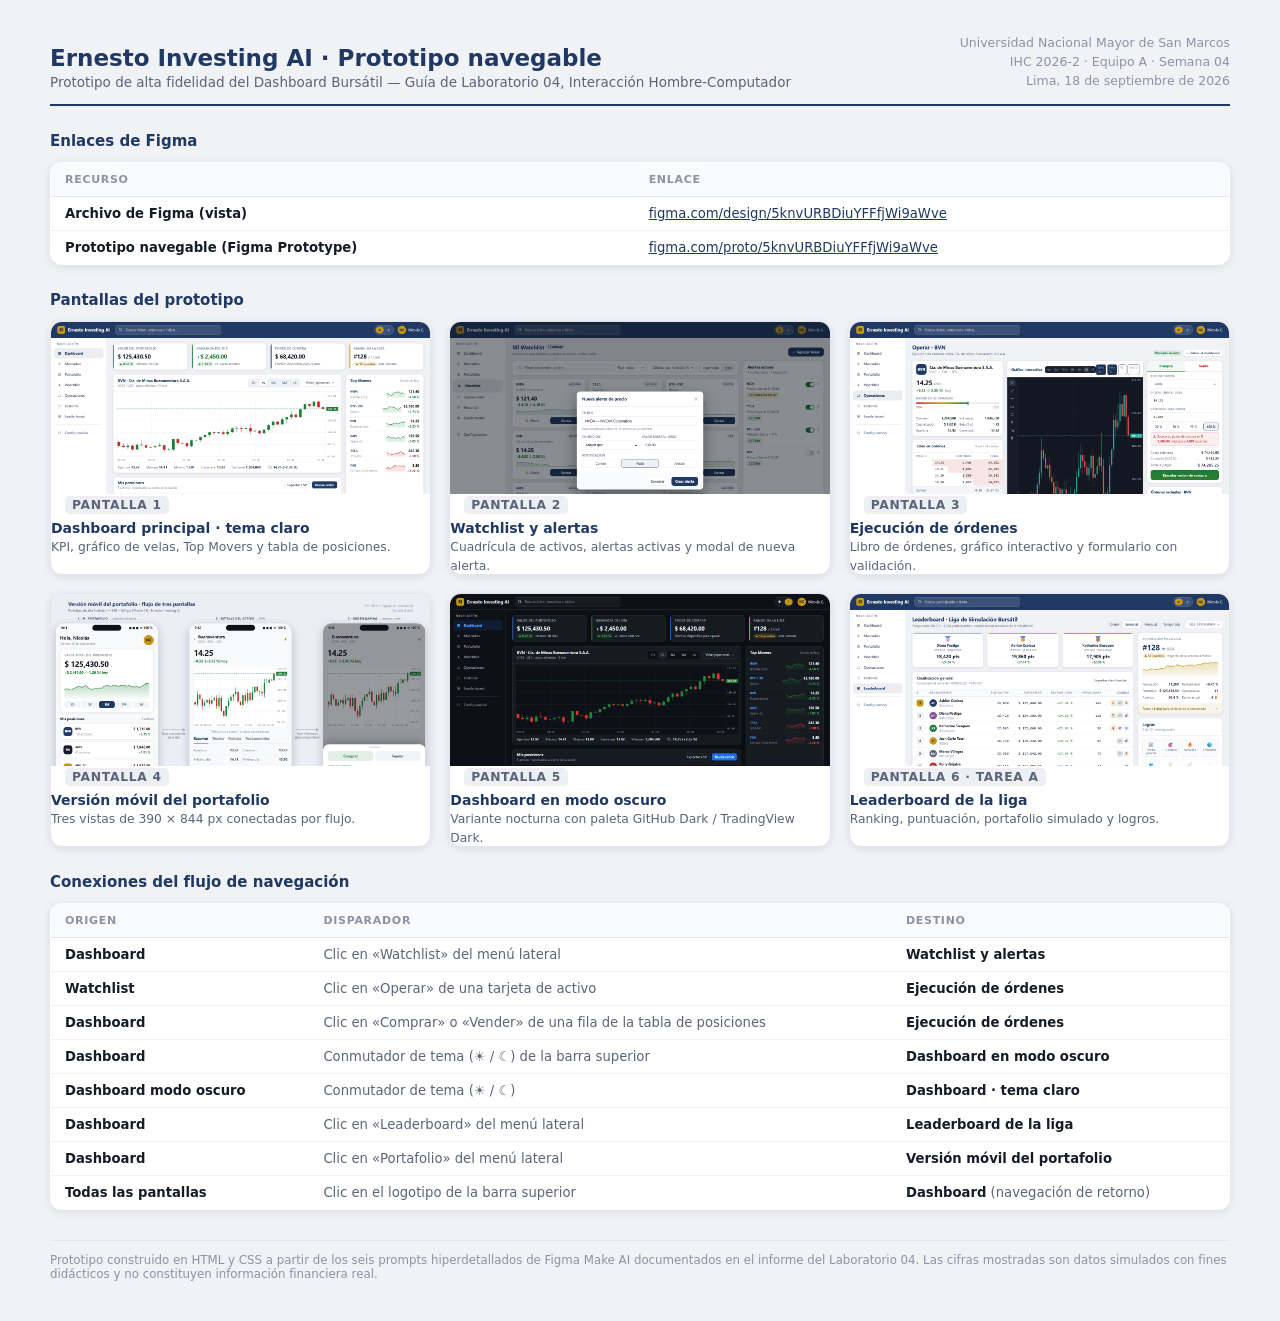
==== entregables/05_prototipo_navegable/index.html @ 60665267 "Laboratorio 04 IHC 2026-2: prototipado de interfaces (Equipo A) Entrega completa del trabajo grupal " ====
<!DOCTYPE html>
<html lang="es">
<head>
<meta charset="utf-8">
<title>Ernesto Investing AI — Prototipo navegable</title>
<style>
  :root{--azul:#1F3864;--dorado:#C5961A;--fondo:#F0F2F6;--borde:#E2E6EE;--t2:#5B6478;--t3:#8A93A6}
  *{box-sizing:border-box;margin:0;padding:0}
  body{background:var(--fondo);font-family:Inter,"Segoe UI",system-ui,sans-serif;color:#161C27;
    min-height:100vh;padding:34px 40px 40px}
  header{max-width:1180px;margin:0 auto 26px;border-bottom:2px solid var(--azul);padding-bottom:14px;
    display:flex;align-items:flex-end;justify-content:space-between}
  header h1{font-size:23px;color:var(--azul)}
  header p{font-size:13.5px;color:var(--t2);margin-top:3px}
  header .meta{font-size:12.5px;color:var(--t3);text-align:right;line-height:1.5}
  .wrap{max-width:1180px;margin:0 auto}
  h2{font-size:15px;color:var(--azul);margin:26px 0 12px}
  .rej{display:grid;grid-template-columns:repeat(3,1fr);gap:18px}
  .p{background:#fff;border:1px solid var(--borde);border-radius:12px;overflow:hidden;
    box-shadow:0 2px 10px rgba(0,0,0,.09);transition:.18s;display:block;color:inherit;text-decoration:none}
  .p:hover{transform:translateY(-3px);box-shadow:0 10px 24px rgba(0,0,0,.14);border-color:#C7D0E0}
  .p .mini{height:172px;background:#0D1117;overflow:hidden;display:block}
  .p .mini img{width:100%;display:block}
  .p .tx{padding:12px 14px}
  .p .tx b{display:block;font-size:14px;color:var(--azul)}
  .p .tx span{font-size:12.3px;color:var(--t2)}
  .p .n{display:inline-block;font-size:10.5px;font-weight:700;letter-spacing:.7px;text-transform:uppercase;
    background:rgba(31,56,100,.08);color:var(--azul);padding:2px 7px;border-radius:5px;margin-bottom:6px}
  table{width:100%;border-collapse:collapse;background:#fff;border:1px solid var(--borde);
    border-radius:12px;overflow:hidden;box-shadow:0 2px 10px rgba(0,0,0,.09)}
  th{background:#FAFBFD;font-size:11px;text-transform:uppercase;letter-spacing:.7px;color:var(--t3);
    text-align:left;padding:10px 14px;border-bottom:1px solid var(--borde)}
  td{padding:9px 14px;border-bottom:1px solid #F1F3F8;font-size:13.2px;color:var(--t2)}
  tr:last-child td{border-bottom:0}
  td b{color:#161C27}
  footer{max-width:1180px;margin:30px auto 0;font-size:11.8px;color:var(--t3);
    border-top:1px solid var(--borde);padding-top:12px}
</style>
</head>
<body>

<header>
  <div>
    <h1>Ernesto Investing AI · Prototipo navegable</h1>
    <p>Prototipo de alta fidelidad del Dashboard Bursátil — Guía de Laboratorio 04, Interacción Hombre-Computador</p>
  </div>
  <div class="meta">
    Universidad Nacional Mayor de San Marcos<br>
    IHC 2026-2 · Equipo A · Semana 04<br>
    Lima, 18 de septiembre de 2026
  </div>
</header>

<div class="wrap">

  <h2>Enlaces de Figma</h2>
  <table>
    <thead><tr><th>Recurso</th><th>Enlace</th></tr></thead>
    <tbody>
      <tr><td><b>Archivo de Figma (vista)</b></td><td><a style="color:#1F3864;text-decoration:underline" href="https://www.figma.com/design/5knvURBDiuYFFfjWi9aWve/Ernesto-Investing-AI---Prototipo-Lab-04---IHC-2026-2-Equipo-A">figma.com/design/5knvURBDiuYFFfjWi9aWve</a></td></tr>
      <tr><td><b>Prototipo navegable (Figma Prototype)</b></td><td><a style="color:#1F3864;text-decoration:underline" href="https://www.figma.com/proto/5knvURBDiuYFFfjWi9aWve/Ernesto-Investing-AI---Prototipo-Lab-04---IHC-2026-2-Equipo-A?node-id=1-23&amp;starting-point-node-id=1-23&amp;scaling=contain">figma.com/proto/5knvURBDiuYFFfjWi9aWve</a></td></tr>
    </tbody>
  </table>

  <h2>Pantallas del prototipo</h2>
  <div class="rej">
    <a class="p" href="01_dashboard_claro.html">
      <span class="mini"><img src="../04_prototipo_alta_fidelidad/Pantalla_1_Dashboard_Claro.png" alt=""></span>
      <span class="tx"><span class="n">Pantalla 1</span><b>Dashboard principal · tema claro</b>
      <span>KPI, gráfico de velas, Top Movers y tabla de posiciones.</span></span>
    </a>
    <a class="p" href="02_watchlist.html">
      <span class="mini"><img src="../04_prototipo_alta_fidelidad/Pantalla_2_Watchlist_Alertas.png" alt=""></span>
      <span class="tx"><span class="n">Pantalla 2</span><b>Watchlist y alertas</b>
      <span>Cuadrícula de activos, alertas activas y modal de nueva alerta.</span></span>
    </a>
    <a class="p" href="03_trading.html">
      <span class="mini"><img src="../04_prototipo_alta_fidelidad/Pantalla_3_Trading.png" alt=""></span>
      <span class="tx"><span class="n">Pantalla 3</span><b>Ejecución de órdenes</b>
      <span>Libro de órdenes, gráfico interactivo y formulario con validación.</span></span>
    </a>
    <a class="p" href="04_movil_portafolio.html">
      <span class="mini"><img src="../04_prototipo_alta_fidelidad/Pantalla_4_Movil_Portafolio.png" alt=""></span>
      <span class="tx"><span class="n">Pantalla 4</span><b>Versión móvil del portafolio</b>
      <span>Tres vistas de 390 × 844 px conectadas por flujo.</span></span>
    </a>
    <a class="p" href="05_dashboard_oscuro.html">
      <span class="mini"><img src="../04_prototipo_alta_fidelidad/Pantalla_5_Dashboard_Oscuro.png" alt=""></span>
      <span class="tx"><span class="n">Pantalla 5</span><b>Dashboard en modo oscuro</b>
      <span>Variante nocturna con paleta GitHub Dark / TradingView Dark.</span></span>
    </a>
    <a class="p" href="06_leaderboard.html">
      <span class="mini"><img src="../04_prototipo_alta_fidelidad/Pantalla_6_Leaderboard.png" alt=""></span>
      <span class="tx"><span class="n">Pantalla 6 · Tarea A</span><b>Leaderboard de la liga</b>
      <span>Ranking, puntuación, portafolio simulado y logros.</span></span>
    </a>
  </div>

  <h2>Conexiones del flujo de navegación</h2>
  <table>
    <thead><tr><th>Origen</th><th>Disparador</th><th>Destino</th></tr></thead>
    <tbody>
      <tr><td><b>Dashboard</b></td><td>Clic en «Watchlist» del menú lateral</td><td><b>Watchlist y alertas</b></td></tr>
      <tr><td><b>Watchlist</b></td><td>Clic en «Operar» de una tarjeta de activo</td><td><b>Ejecución de órdenes</b></td></tr>
      <tr><td><b>Dashboard</b></td><td>Clic en «Comprar» o «Vender» de una fila de la tabla de posiciones</td><td><b>Ejecución de órdenes</b></td></tr>
      <tr><td><b>Dashboard</b></td><td>Conmutador de tema (☀ / ☾) de la barra superior</td><td><b>Dashboard en modo oscuro</b></td></tr>
      <tr><td><b>Dashboard modo oscuro</b></td><td>Conmutador de tema (☀ / ☾)</td><td><b>Dashboard · tema claro</b></td></tr>
      <tr><td><b>Dashboard</b></td><td>Clic en «Leaderboard» del menú lateral</td><td><b>Leaderboard de la liga</b></td></tr>
      <tr><td><b>Dashboard</b></td><td>Clic en «Portafolio» del menú lateral</td><td><b>Versión móvil del portafolio</b></td></tr>
      <tr><td><b>Todas las pantallas</b></td><td>Clic en el logotipo de la barra superior</td><td><b>Dashboard</b> (navegación de retorno)</td></tr>
    </tbody>
  </table>

</div>

<footer>
  Prototipo construido en HTML y CSS a partir de los seis prompts hiperdetallados de Figma Make AI documentados en el
  informe del Laboratorio 04. Las cifras mostradas son datos simulados con fines didácticos y no constituyen
  información financiera real.
</footer>

</body>
</html>
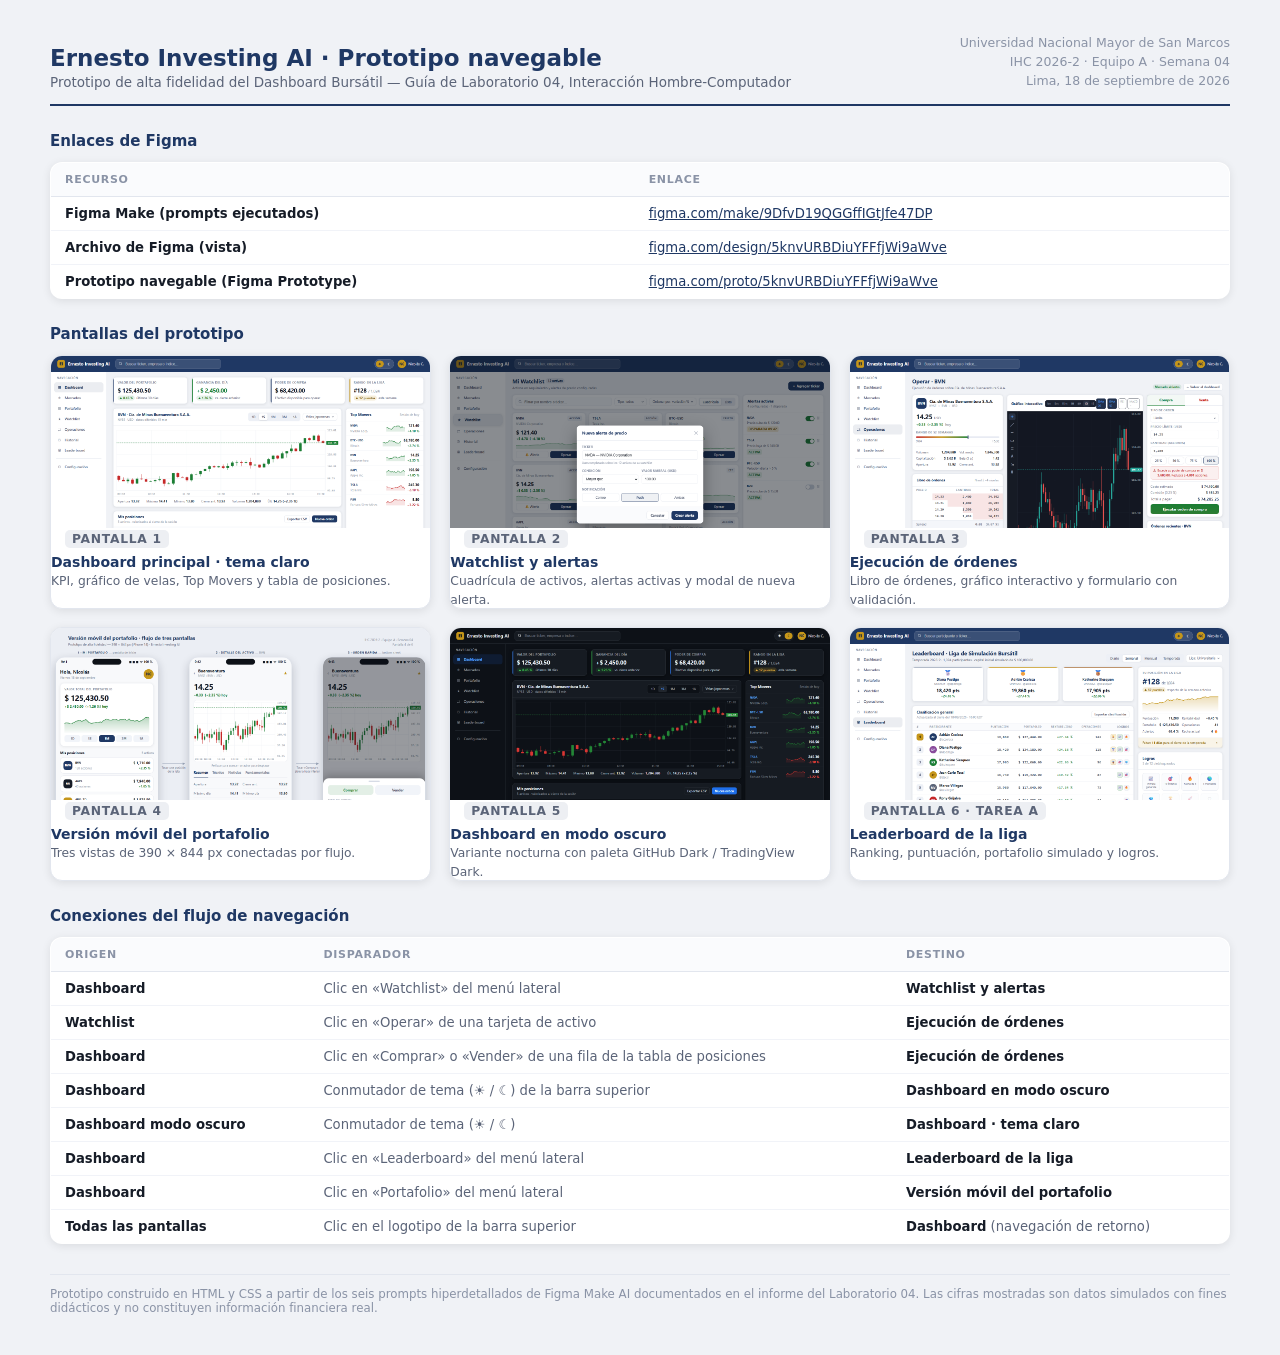
==== commit 23ca74e4: "Documenta la ejecucion real de los prompts en Figma Make - Nueva seccion 7.1 del informe: procedimie" ====
--- a/entregables/05_prototipo_navegable/index.html
+++ b/entregables/05_prototipo_navegable/index.html
@@ -57,6 +57,7 @@
   <table>
     <thead><tr><th>Recurso</th><th>Enlace</th></tr></thead>
     <tbody>
+      <tr><td><b>Figma Make (prompts ejecutados)</b></td><td><a style="color:#1F3864;text-decoration:underline" href="https://www.figma.com/make/9DfvD19QGGffIGtJfe47DP/Dise%C3%B1ar-pantalla-principal-Dashboard">figma.com/make/9DfvD19QGGffIGtJfe47DP</a></td></tr>
       <tr><td><b>Archivo de Figma (vista)</b></td><td><a style="color:#1F3864;text-decoration:underline" href="https://www.figma.com/design/5knvURBDiuYFFfjWi9aWve/Ernesto-Investing-AI---Prototipo-Lab-04---IHC-2026-2-Equipo-A">figma.com/design/5knvURBDiuYFFfjWi9aWve</a></td></tr>
       <tr><td><b>Prototipo navegable (Figma Prototype)</b></td><td><a style="color:#1F3864;text-decoration:underline" href="https://www.figma.com/proto/5knvURBDiuYFFfjWi9aWve/Ernesto-Investing-AI---Prototipo-Lab-04---IHC-2026-2-Equipo-A?node-id=1-23&amp;starting-point-node-id=1-23&amp;scaling=contain">figma.com/proto/5knvURBDiuYFFfjWi9aWve</a></td></tr>
     </tbody>
